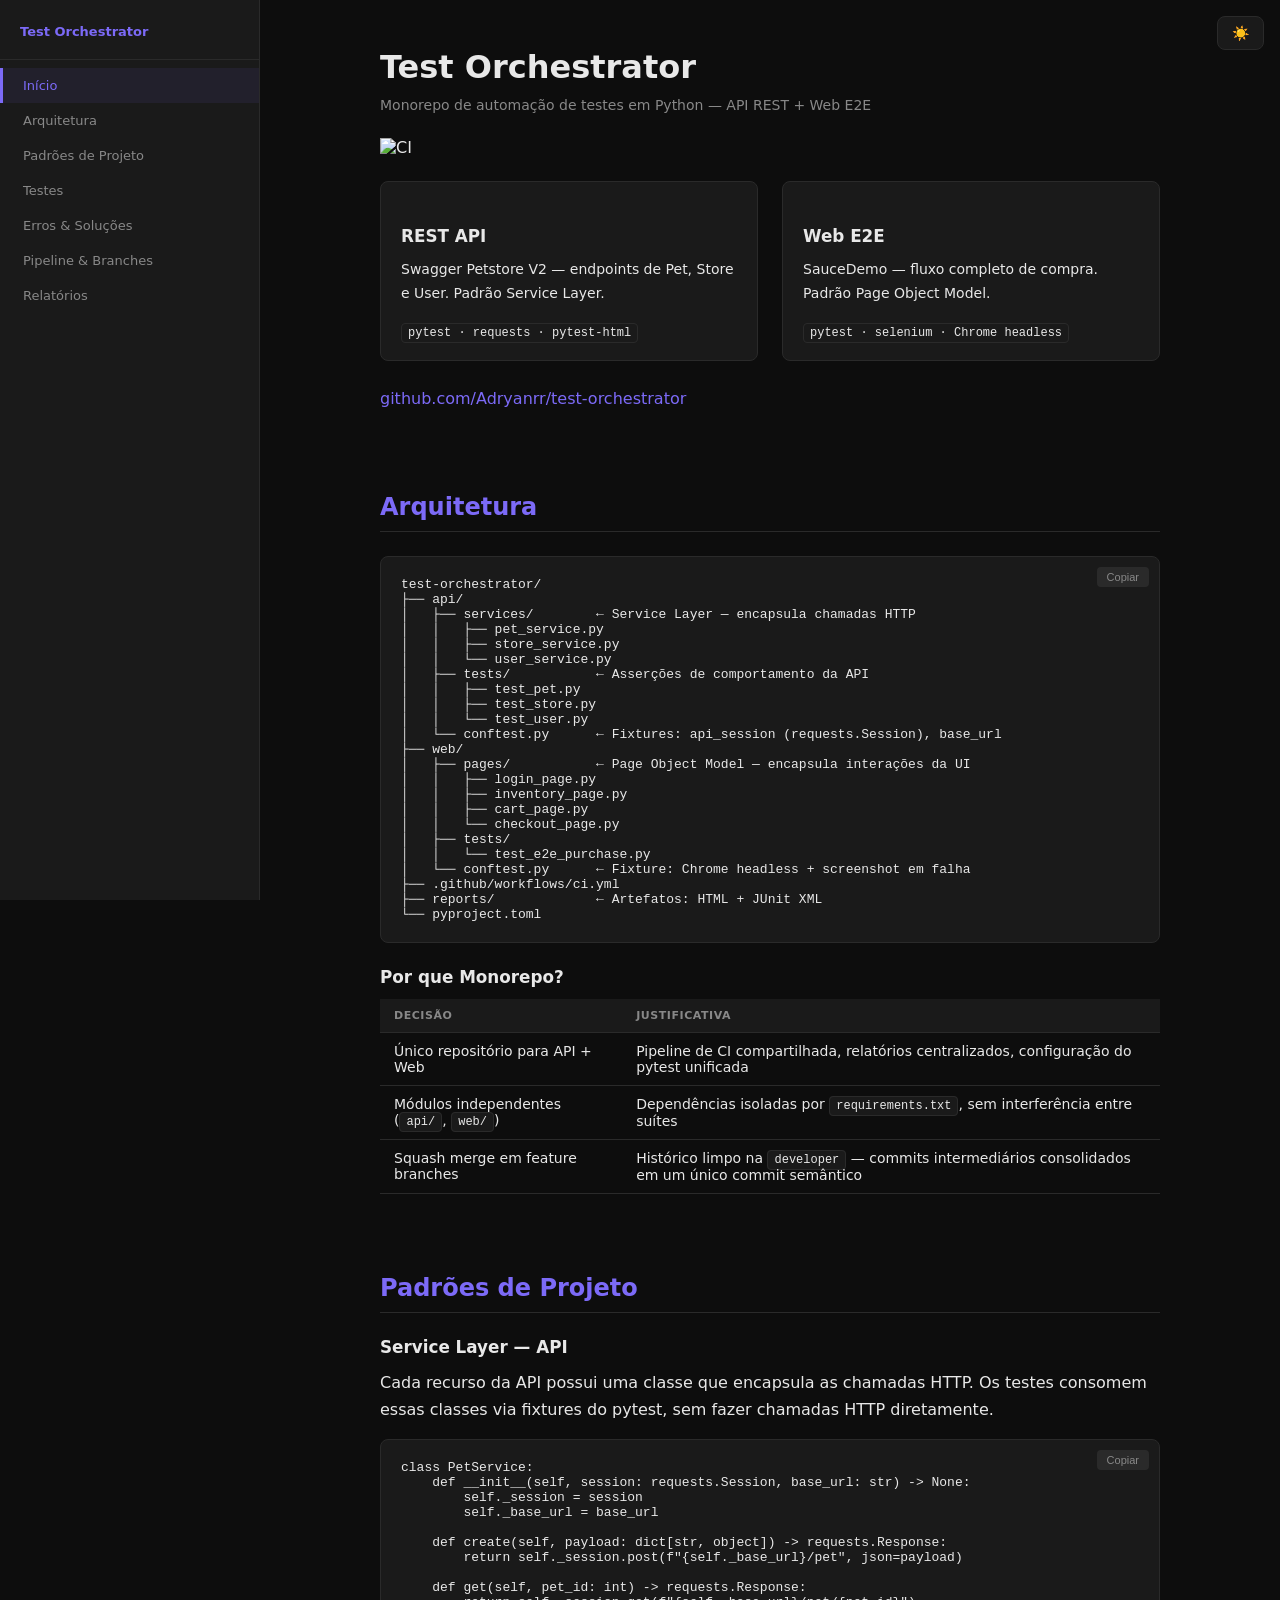
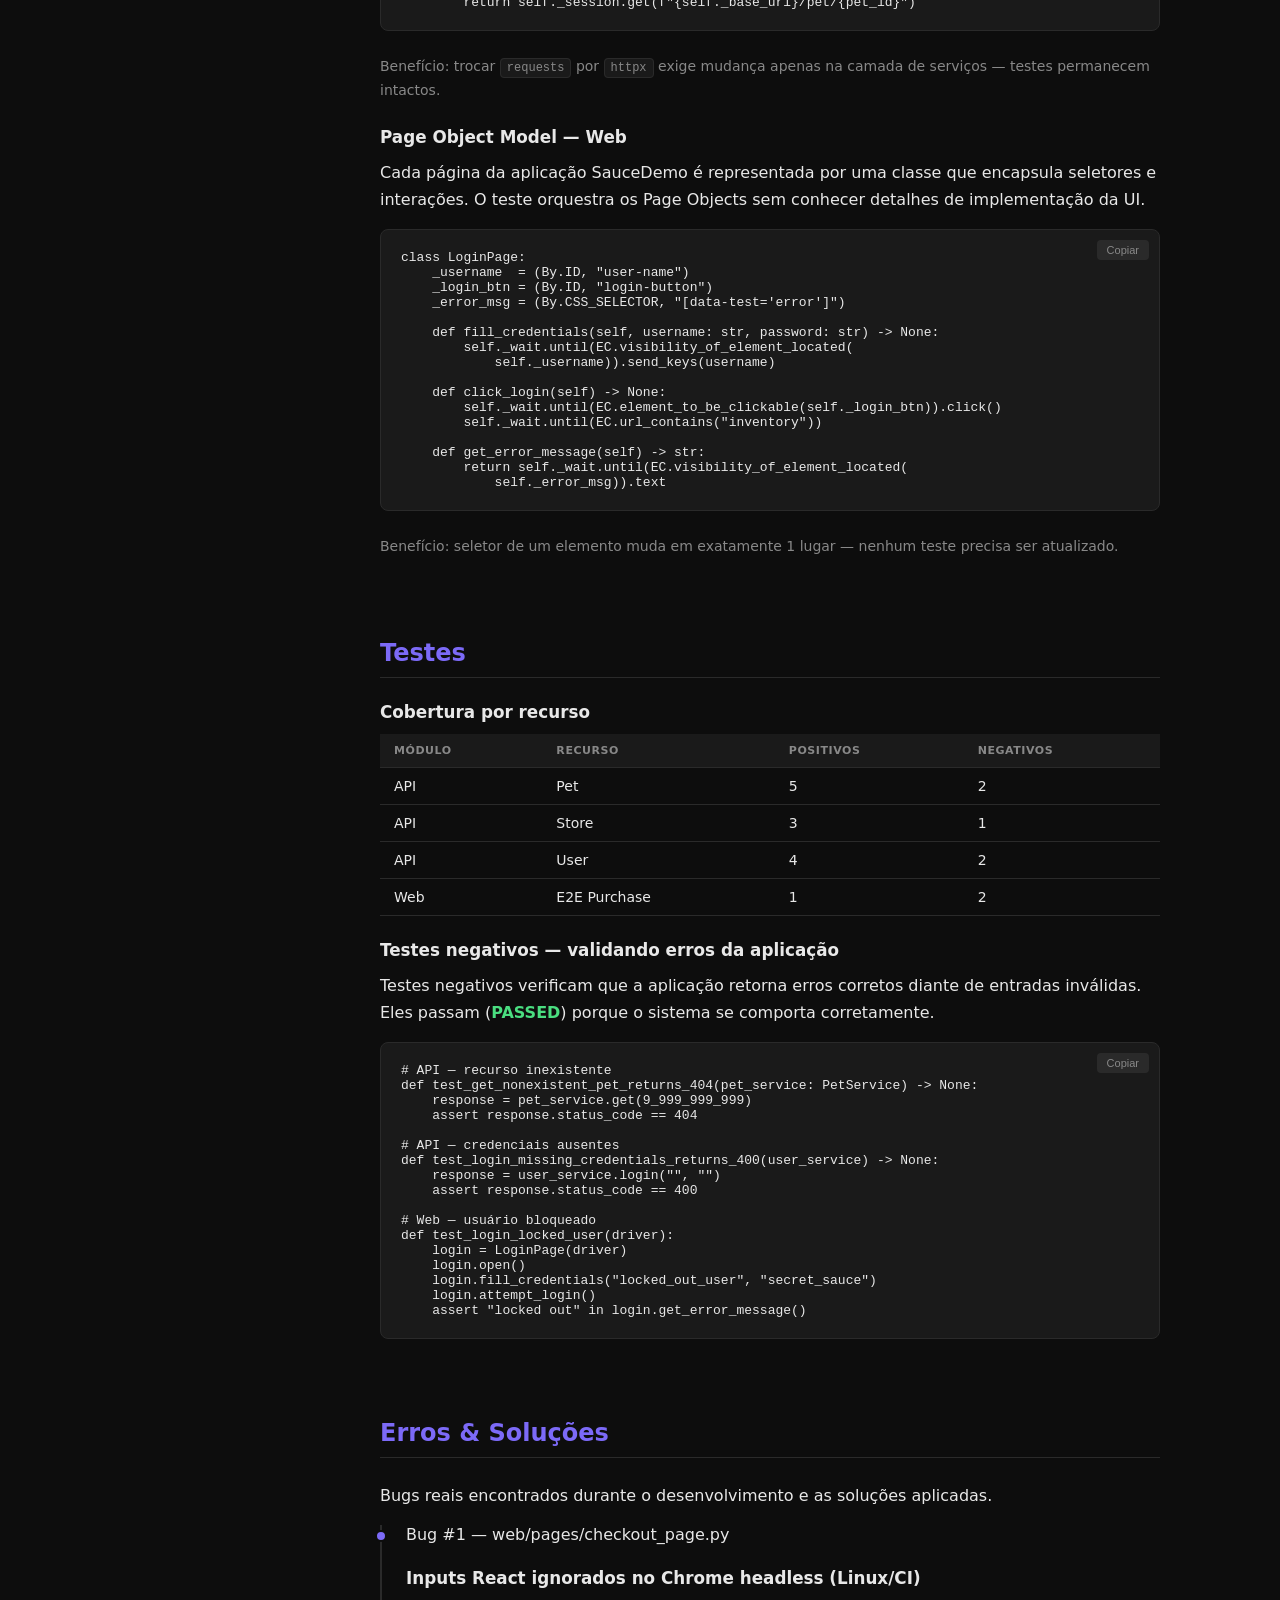
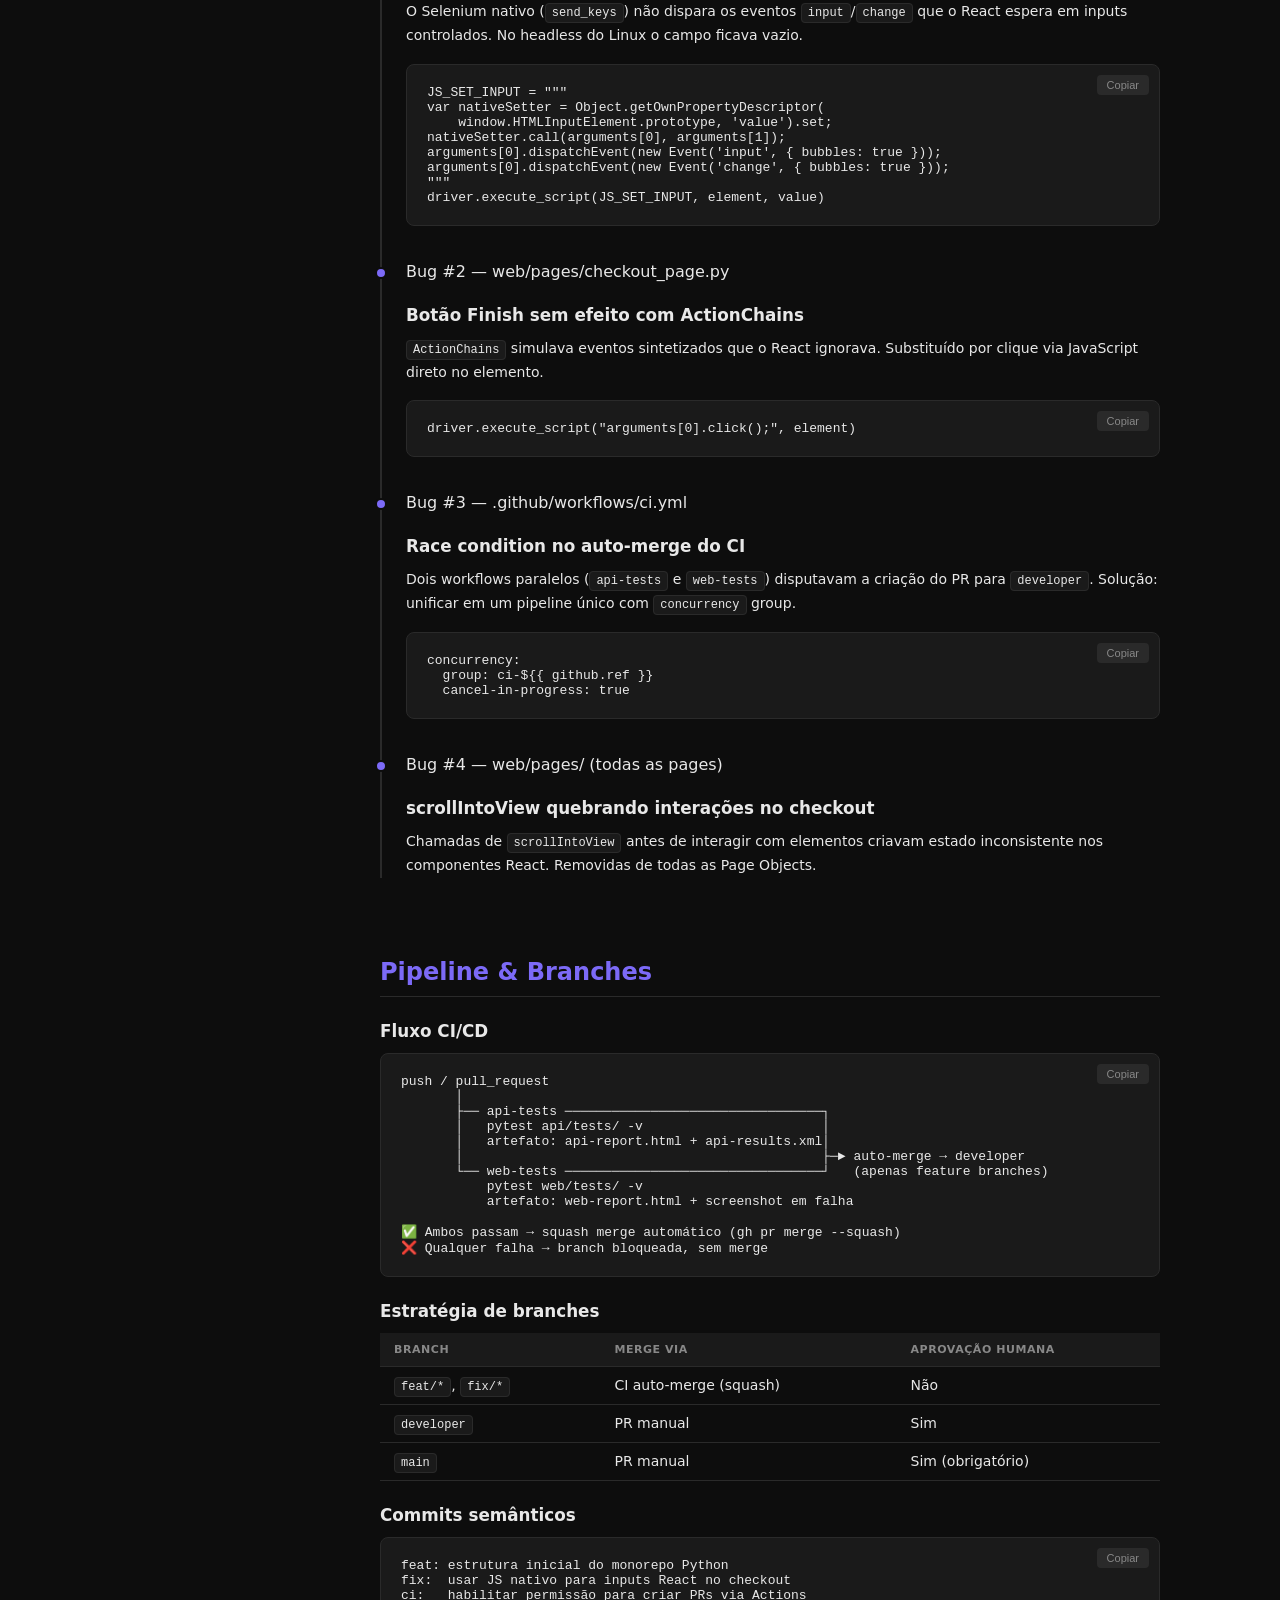
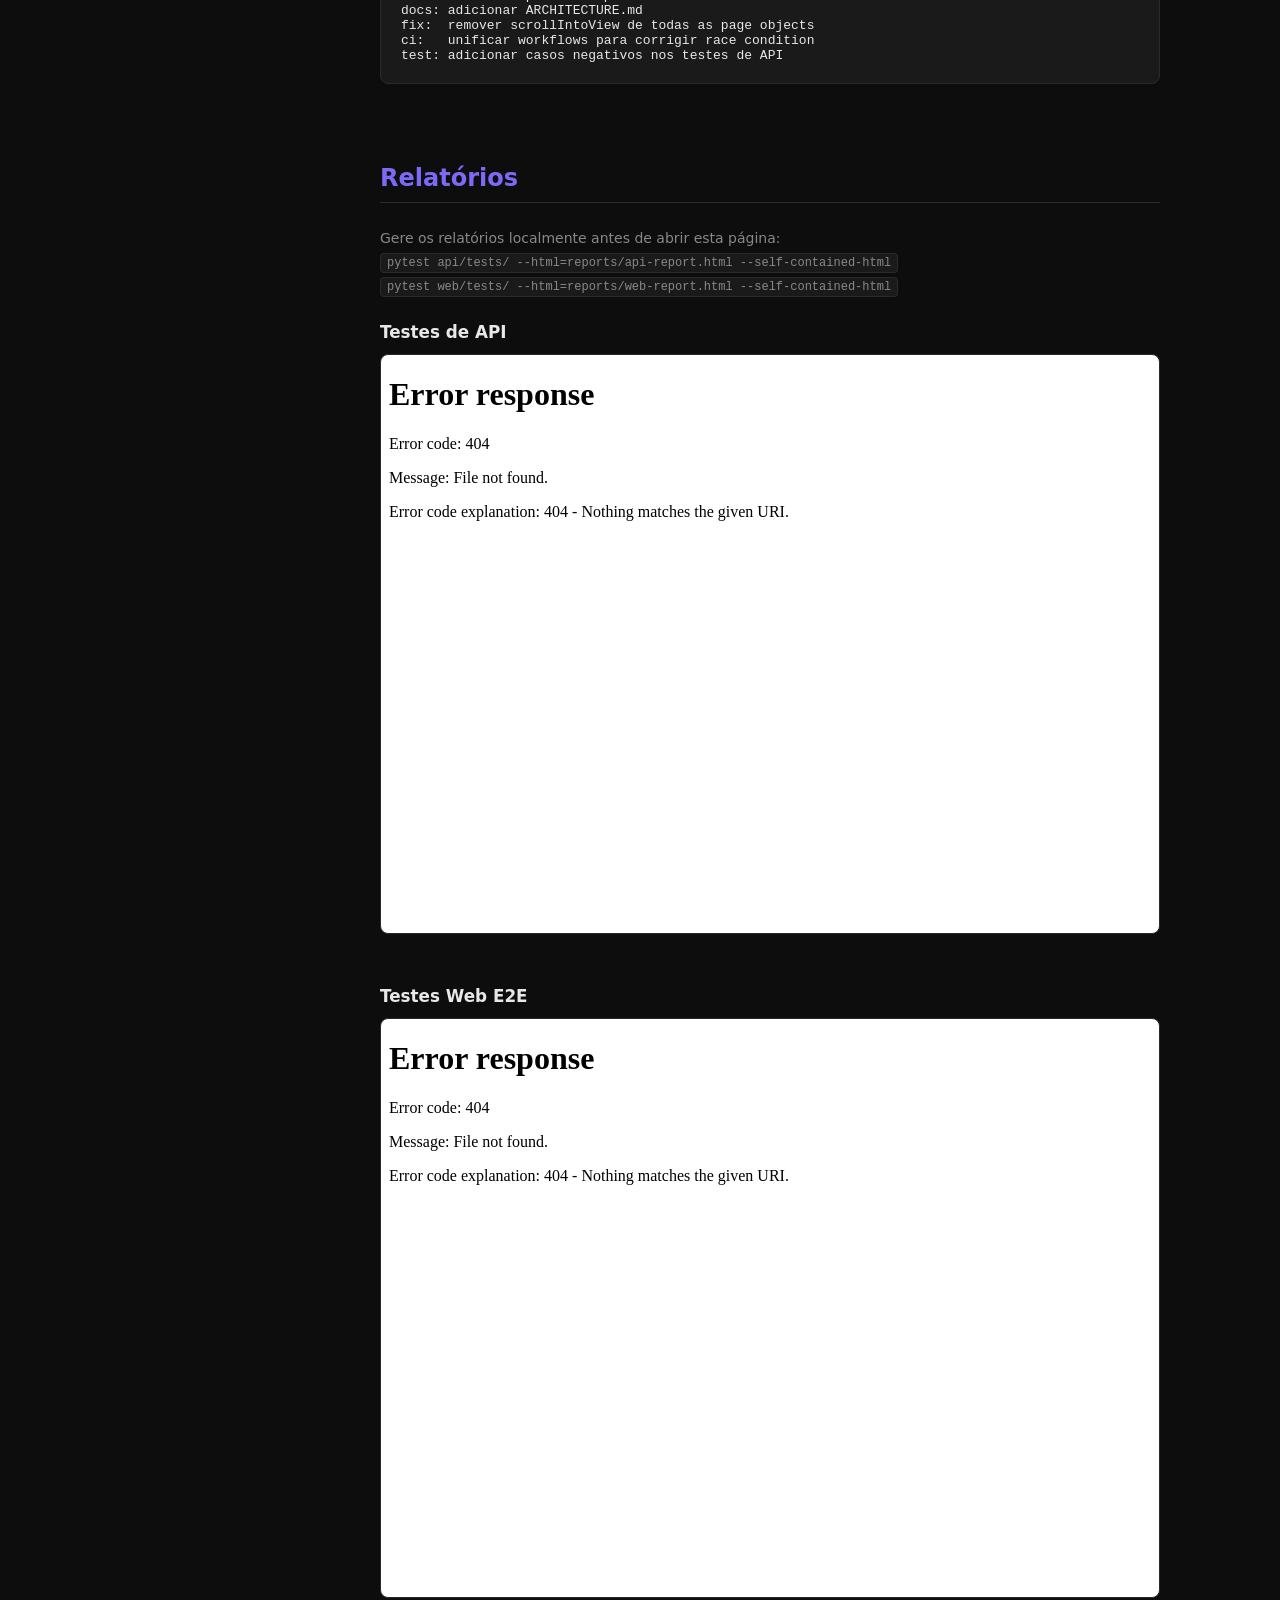
==== docs/web/index.html @ 1759fb5c "feat: adicionar site estático de documentação para apresentação do dia 14/05" ====
<!DOCTYPE html>
<html lang="pt-BR" data-theme="dark">
<head>
  <meta charset="UTF-8">
  <meta name="viewport" content="width=device-width, initial-scale=1.0">
  <title>Test Orchestrator — Documentação</title>
  <link rel="stylesheet" href="https://cdn.jsdelivr.net/npm/prismjs@1.29.0/themes/prism-tomorrow.min.css">
  <link rel="stylesheet" href="style.css">
</head>
<body>

<button id="theme-toggle">☀️</button>

<nav id="sidebar">
  <div class="sidebar-logo">Test Orchestrator</div>
  <ul>
    <li><a href="#hero">Início</a></li>
    <li><a href="#arquitetura">Arquitetura</a></li>
    <li><a href="#padroes">Padrões de Projeto</a></li>
    <li><a href="#testes">Testes</a></li>
    <li><a href="#erros">Erros &amp; Soluções</a></li>
    <li><a href="#pipeline">Pipeline &amp; Branches</a></li>
    <li><a href="#relatorios">Relatórios</a></li>
  </ul>
</nav>

<main>

  <!-- HERO -->
  <section id="hero">
    <h1>Test Orchestrator</h1>
    <p class="hero-meta">Monorepo de automação de testes em Python — API REST + Web E2E</p>
    <div class="badge-row">
      <img src="https://github.com/Adryanrr/test-orchestrator/actions/workflows/ci.yml/badge.svg" alt="CI">
    </div>
    <div class="two-col" style="margin-top:24px">
      <div class="card">
        <h3>REST API</h3>
        <p style="font-size:14px">Swagger Petstore V2 — endpoints de Pet, Store e User. Padrão Service Layer.</p>
        <code>pytest · requests · pytest-html</code>
      </div>
      <div class="card">
        <h3>Web E2E</h3>
        <p style="font-size:14px">SauceDemo — fluxo completo de compra. Padrão Page Object Model.</p>
        <code>pytest · selenium · Chrome headless</code>
      </div>
    </div>
    <p><a href="https://github.com/Adryanrr/test-orchestrator">github.com/Adryanrr/test-orchestrator</a></p>
  </section>

  <!-- ARQUITETURA -->
  <section id="arquitetura">
    <h2>Arquitetura</h2>
    <pre><code class="language-text">test-orchestrator/
├── api/
│   ├── services/        ← Service Layer — encapsula chamadas HTTP
│   │   ├── pet_service.py
│   │   ├── store_service.py
│   │   └── user_service.py
│   ├── tests/           ← Asserções de comportamento da API
│   │   ├── test_pet.py
│   │   ├── test_store.py
│   │   └── test_user.py
│   └── conftest.py      ← Fixtures: api_session (requests.Session), base_url
├── web/
│   ├── pages/           ← Page Object Model — encapsula interações da UI
│   │   ├── login_page.py
│   │   ├── inventory_page.py
│   │   ├── cart_page.py
│   │   └── checkout_page.py
│   ├── tests/
│   │   └── test_e2e_purchase.py
│   └── conftest.py      ← Fixture: Chrome headless + screenshot em falha
├── .github/workflows/ci.yml
├── reports/             ← Artefatos: HTML + JUnit XML
└── pyproject.toml</code></pre>

    <h3>Por que Monorepo?</h3>
    <table>
      <tr><th>Decisão</th><th>Justificativa</th></tr>
      <tr><td>Único repositório para API + Web</td><td>Pipeline de CI compartilhada, relatórios centralizados, configuração do pytest unificada</td></tr>
      <tr><td>Módulos independentes (<code>api/</code>, <code>web/</code>)</td><td>Dependências isoladas por <code>requirements.txt</code>, sem interferência entre suítes</td></tr>
      <tr><td>Squash merge em feature branches</td><td>Histórico limpo na <code>developer</code> — commits intermediários consolidados em um único commit semântico</td></tr>
    </table>
  </section>

  <!-- PADRÕES -->
  <section id="padroes">
    <h2>Padrões de Projeto</h2>

    <h3>Service Layer — API</h3>
    <p>Cada recurso da API possui uma classe que encapsula as chamadas HTTP. Os testes consomem essas classes via fixtures do pytest, sem fazer chamadas HTTP diretamente.</p>
    <pre><code class="language-python">class PetService:
    def __init__(self, session: requests.Session, base_url: str) -> None:
        self._session = session
        self._base_url = base_url

    def create(self, payload: dict[str, object]) -> requests.Response:
        return self._session.post(f"{self._base_url}/pet", json=payload)

    def get(self, pet_id: int) -> requests.Response:
        return self._session.get(f"{self._base_url}/pet/{pet_id}")</code></pre>
    <p style="font-size:14px;color:var(--muted)">Benefício: trocar <code>requests</code> por <code>httpx</code> exige mudança apenas na camada de serviços — testes permanecem intactos.</p>

    <h3>Page Object Model — Web</h3>
    <p>Cada página da aplicação SauceDemo é representada por uma classe que encapsula seletores e interações. O teste orquestra os Page Objects sem conhecer detalhes de implementação da UI.</p>
    <pre><code class="language-python">class LoginPage:
    _username  = (By.ID, "user-name")
    _login_btn = (By.ID, "login-button")
    _error_msg = (By.CSS_SELECTOR, "[data-test='error']")

    def fill_credentials(self, username: str, password: str) -> None:
        self._wait.until(EC.visibility_of_element_located(
            self._username)).send_keys(username)

    def click_login(self) -> None:
        self._wait.until(EC.element_to_be_clickable(self._login_btn)).click()
        self._wait.until(EC.url_contains("inventory"))

    def get_error_message(self) -> str:
        return self._wait.until(EC.visibility_of_element_located(
            self._error_msg)).text</code></pre>
    <p style="font-size:14px;color:var(--muted)">Benefício: seletor de um elemento muda em exatamente 1 lugar — nenhum teste precisa ser atualizado.</p>
  </section>

  <!-- TESTES -->
  <section id="testes">
    <h2>Testes</h2>

    <h3>Cobertura por recurso</h3>
    <table>
      <tr><th>Módulo</th><th>Recurso</th><th>Positivos</th><th>Negativos</th></tr>
      <tr><td>API</td><td>Pet</td><td>5</td><td>2</td></tr>
      <tr><td>API</td><td>Store</td><td>3</td><td>1</td></tr>
      <tr><td>API</td><td>User</td><td>4</td><td>2</td></tr>
      <tr><td>Web</td><td>E2E Purchase</td><td>1</td><td>2</td></tr>
    </table>

    <h3>Testes negativos — validando erros da aplicação</h3>
    <p>Testes negativos verificam que a aplicação retorna erros corretos diante de entradas inválidas. Eles passam (<span class="status-pass">PASSED</span>) porque o sistema se comporta corretamente.</p>
    <pre><code class="language-python"># API — recurso inexistente
def test_get_nonexistent_pet_returns_404(pet_service: PetService) -> None:
    response = pet_service.get(9_999_999_999)
    assert response.status_code == 404

# API — credenciais ausentes
def test_login_missing_credentials_returns_400(user_service) -> None:
    response = user_service.login("", "")
    assert response.status_code == 400

# Web — usuário bloqueado
def test_login_locked_user(driver):
    login = LoginPage(driver)
    login.open()
    login.fill_credentials("locked_out_user", "secret_sauce")
    login.attempt_login()
    assert "locked out" in login.get_error_message()</code></pre>
  </section>

  <!-- ERROS E SOLUÇÕES -->
  <section id="erros">
    <h2>Erros &amp; Soluções</h2>
    <p>Bugs reais encontrados durante o desenvolvimento e as soluções aplicadas.</p>

    <div class="timeline">

      <div class="timeline-item">
        <div class="tl-meta">Bug #1 — web/pages/checkout_page.py</div>
        <h3>Inputs React ignorados no Chrome headless (Linux/CI)</h3>
        <p style="font-size:14px">O Selenium nativo (<code>send_keys</code>) não dispara os eventos <code>input</code>/<code>change</code> que o React espera em inputs controlados. No headless do Linux o campo ficava vazio.</p>
        <pre><code class="language-python">JS_SET_INPUT = """
var nativeSetter = Object.getOwnPropertyDescriptor(
    window.HTMLInputElement.prototype, 'value').set;
nativeSetter.call(arguments[0], arguments[1]);
arguments[0].dispatchEvent(new Event('input', { bubbles: true }));
arguments[0].dispatchEvent(new Event('change', { bubbles: true }));
"""
driver.execute_script(JS_SET_INPUT, element, value)</code></pre>
      </div>

      <div class="timeline-item">
        <div class="tl-meta">Bug #2 — web/pages/checkout_page.py</div>
        <h3>Botão Finish sem efeito com ActionChains</h3>
        <p style="font-size:14px"><code>ActionChains</code> simulava eventos sintetizados que o React ignorava. Substituído por clique via JavaScript direto no elemento.</p>
        <pre><code class="language-python">driver.execute_script("arguments[0].click();", element)</code></pre>
      </div>

      <div class="timeline-item">
        <div class="tl-meta">Bug #3 — .github/workflows/ci.yml</div>
        <h3>Race condition no auto-merge do CI</h3>
        <p style="font-size:14px">Dois workflows paralelos (<code>api-tests</code> e <code>web-tests</code>) disputavam a criação do PR para <code>developer</code>. Solução: unificar em um pipeline único com <code>concurrency</code> group.</p>
        <pre><code class="language-yaml">concurrency:
  group: ci-${{ github.ref }}
  cancel-in-progress: true</code></pre>
      </div>

      <div class="timeline-item">
        <div class="tl-meta">Bug #4 — web/pages/ (todas as pages)</div>
        <h3>scrollIntoView quebrando interações no checkout</h3>
        <p style="font-size:14px">Chamadas de <code>scrollIntoView</code> antes de interagir com elementos criavam estado inconsistente nos componentes React. Removidas de todas as Page Objects.</p>
      </div>

    </div>
  </section>

  <!-- PIPELINE -->
  <section id="pipeline">
    <h2>Pipeline &amp; Branches</h2>

    <h3>Fluxo CI/CD</h3>
    <pre><code class="language-text">push / pull_request
       │
       ├── api-tests ─────────────────────────────────┐
       │   pytest api/tests/ -v                       │
       │   artefato: api-report.html + api-results.xml│
       │                                              ├─► auto-merge → developer
       └── web-tests ─────────────────────────────────┘   (apenas feature branches)
           pytest web/tests/ -v
           artefato: web-report.html + screenshot em falha

✅ Ambos passam → squash merge automático (gh pr merge --squash)
❌ Qualquer falha → branch bloqueada, sem merge</code></pre>

    <h3>Estratégia de branches</h3>
    <table>
      <tr><th>Branch</th><th>Merge via</th><th>Aprovação humana</th></tr>
      <tr><td><code>feat/*</code>, <code>fix/*</code></td><td>CI auto-merge (squash)</td><td>Não</td></tr>
      <tr><td><code>developer</code></td><td>PR manual</td><td>Sim</td></tr>
      <tr><td><code>main</code></td><td>PR manual</td><td>Sim (obrigatório)</td></tr>
    </table>

    <h3>Commits semânticos</h3>
    <pre><code class="language-text">feat: estrutura inicial do monorepo Python
fix:  usar JS nativo para inputs React no checkout
ci:   habilitar permissão para criar PRs via Actions
docs: adicionar ARCHITECTURE.md
fix:  remover scrollIntoView de todas as page objects
ci:   unificar workflows para corrigir race condition
test: adicionar casos negativos nos testes de API</code></pre>
  </section>

  <!-- RELATÓRIOS -->
  <section id="relatorios">
    <h2>Relatórios</h2>
    <p style="font-size:14px;color:var(--muted)">
      Gere os relatórios localmente antes de abrir esta página:<br>
      <code>pytest api/tests/ --html=reports/api-report.html --self-contained-html</code><br>
      <code>pytest web/tests/ --html=reports/web-report.html --self-contained-html</code>
    </p>

    <h3>Testes de API</h3>
    <iframe class="report" src="../../reports/api-report.html" title="API Test Report"></iframe>

    <h3>Testes Web E2E</h3>
    <iframe class="report" src="../../reports/web-report.html" title="Web Test Report"></iframe>
  </section>

</main>

<script src="https://cdn.jsdelivr.net/npm/prismjs@1.29.0/components/prism-core.min.js"></script>
<script src="https://cdn.jsdelivr.net/npm/prismjs@1.29.0/plugins/autoloader/prism-autoloader.min.js"></script>
<script src="app.js"></script>
</body>
</html>
---- docs/web/style.css ----
:root {
  --bg: #0d0d0d;
  --surface: #1a1a1a;
  --text: #e8e8e8;
  --accent: #7c6af7;
  --border: #2a2a2a;
  --muted: #888888;
  --sidebar-w: 260px;
}
[data-theme="light"] {
  --bg: #ffffff;
  --surface: #f5f5f5;
  --text: #1a1a1a;
  --accent: #5b4de0;
  --border: #e0e0e0;
  --muted: #555555;
}
*, *::before, *::after { box-sizing: border-box; margin: 0; padding: 0; }
body {
  background: var(--bg);
  color: var(--text);
  font-family: system-ui, -apple-system, sans-serif;
  display: flex;
  min-height: 100vh;
  transition: background 0.2s, color 0.2s;
}
#sidebar {
  width: var(--sidebar-w);
  min-height: 100vh;
  background: var(--surface);
  border-right: 1px solid var(--border);
  padding: 24px 0;
  position: sticky;
  top: 0;
  height: 100vh;
  overflow-y: auto;
  flex-shrink: 0;
}
.sidebar-logo {
  padding: 0 20px 20px;
  font-size: 13px;
  font-weight: 700;
  color: var(--accent);
  border-bottom: 1px solid var(--border);
  margin-bottom: 8px;
}
#sidebar ul { list-style: none; }
#sidebar ul li a {
  display: block;
  padding: 10px 20px;
  color: var(--muted);
  text-decoration: none;
  font-size: 13px;
  border-left: 3px solid transparent;
  transition: all 0.15s;
}
#sidebar ul li a:hover,
#sidebar ul li a.active {
  color: var(--accent);
  background: rgba(124,106,247,0.08);
  border-left-color: var(--accent);
}
main {
  flex: 1;
  max-width: 860px;
  margin: 0 auto;
  padding: 48px 40px;
}
section { margin-bottom: 80px; scroll-margin-top: 24px; }
h1 { font-size: 2rem; margin-bottom: 8px; }
h2 { font-size: 1.5rem; color: var(--accent); margin-bottom: 24px; padding-bottom: 10px; border-bottom: 1px solid var(--border); }
h3 { font-size: 1.05rem; margin-bottom: 12px; margin-top: 24px; }
p  { line-height: 1.7; margin-bottom: 16px; }
a  { color: var(--accent); text-decoration: none; }
a:hover { text-decoration: underline; }
table { width: 100%; border-collapse: collapse; font-size: 14px; margin-bottom: 24px; }
th { background: var(--surface); padding: 10px 14px; text-align: left; font-size: 11px; text-transform: uppercase; letter-spacing: .05em; color: var(--muted); border-bottom: 1px solid var(--border); }
td { padding: 10px 14px; border-bottom: 1px solid var(--border); }
pre {
  position: relative;
  background: var(--surface);
  border: 1px solid var(--border);
  border-radius: 8px;
  padding: 20px;
  overflow-x: auto;
  margin-bottom: 24px;
}
code { font-family: 'JetBrains Mono', 'Fira Code', 'Courier New', monospace; font-size: 13px; }
:not(pre) > code { background: var(--surface); border: 1px solid var(--border); border-radius: 4px; padding: 2px 6px; font-size: 12px; }
.copy-btn {
  position: absolute; top: 10px; right: 10px;
  background: var(--border); border: none; border-radius: 4px;
  padding: 4px 10px; font-size: 11px; color: var(--muted);
  cursor: pointer; transition: background 0.15s;
}
.copy-btn:hover { background: var(--accent); color: white; }
#theme-toggle {
  position: fixed; top: 16px; right: 16px;
  background: var(--surface); border: 1px solid var(--border);
  border-radius: 8px; padding: 8px 14px; cursor: pointer;
  font-size: 14px; z-index: 100; color: var(--text);
}
.hero-meta { color: var(--muted); font-size: 14px; margin-bottom: 20px; }
.badge-row { margin: 16px 0; }
.two-col { display: grid; grid-template-columns: 1fr 1fr; gap: 24px; margin-bottom: 24px; }
.card { background: var(--surface); border: 1px solid var(--border); border-radius: 8px; padding: 20px; }
.status-pass { color: #4ade80; font-weight: 600; }
.status-fail { color: #f87171; font-weight: 600; }
.timeline { border-left: 2px solid var(--border); padding-left: 24px; }
.timeline-item { position: relative; margin-bottom: 36px; }
.timeline-item::before {
  content: ''; position: absolute; left: -31px; top: 5px;
  width: 12px; height: 12px; border-radius: 50%;
  background: var(--accent); border: 2px solid var(--bg);
}
iframe.report { width: 100%; height: 580px; border: 1px solid var(--border); border-radius: 8px; background: white; margin-bottom: 24px; }
@media (max-width: 768px) {
  body { flex-direction: column; }
  #sidebar { width: 100%; height: auto; position: relative; min-height: unset; }
  main { padding: 24px 16px; }
  .two-col { grid-template-columns: 1fr; }
}
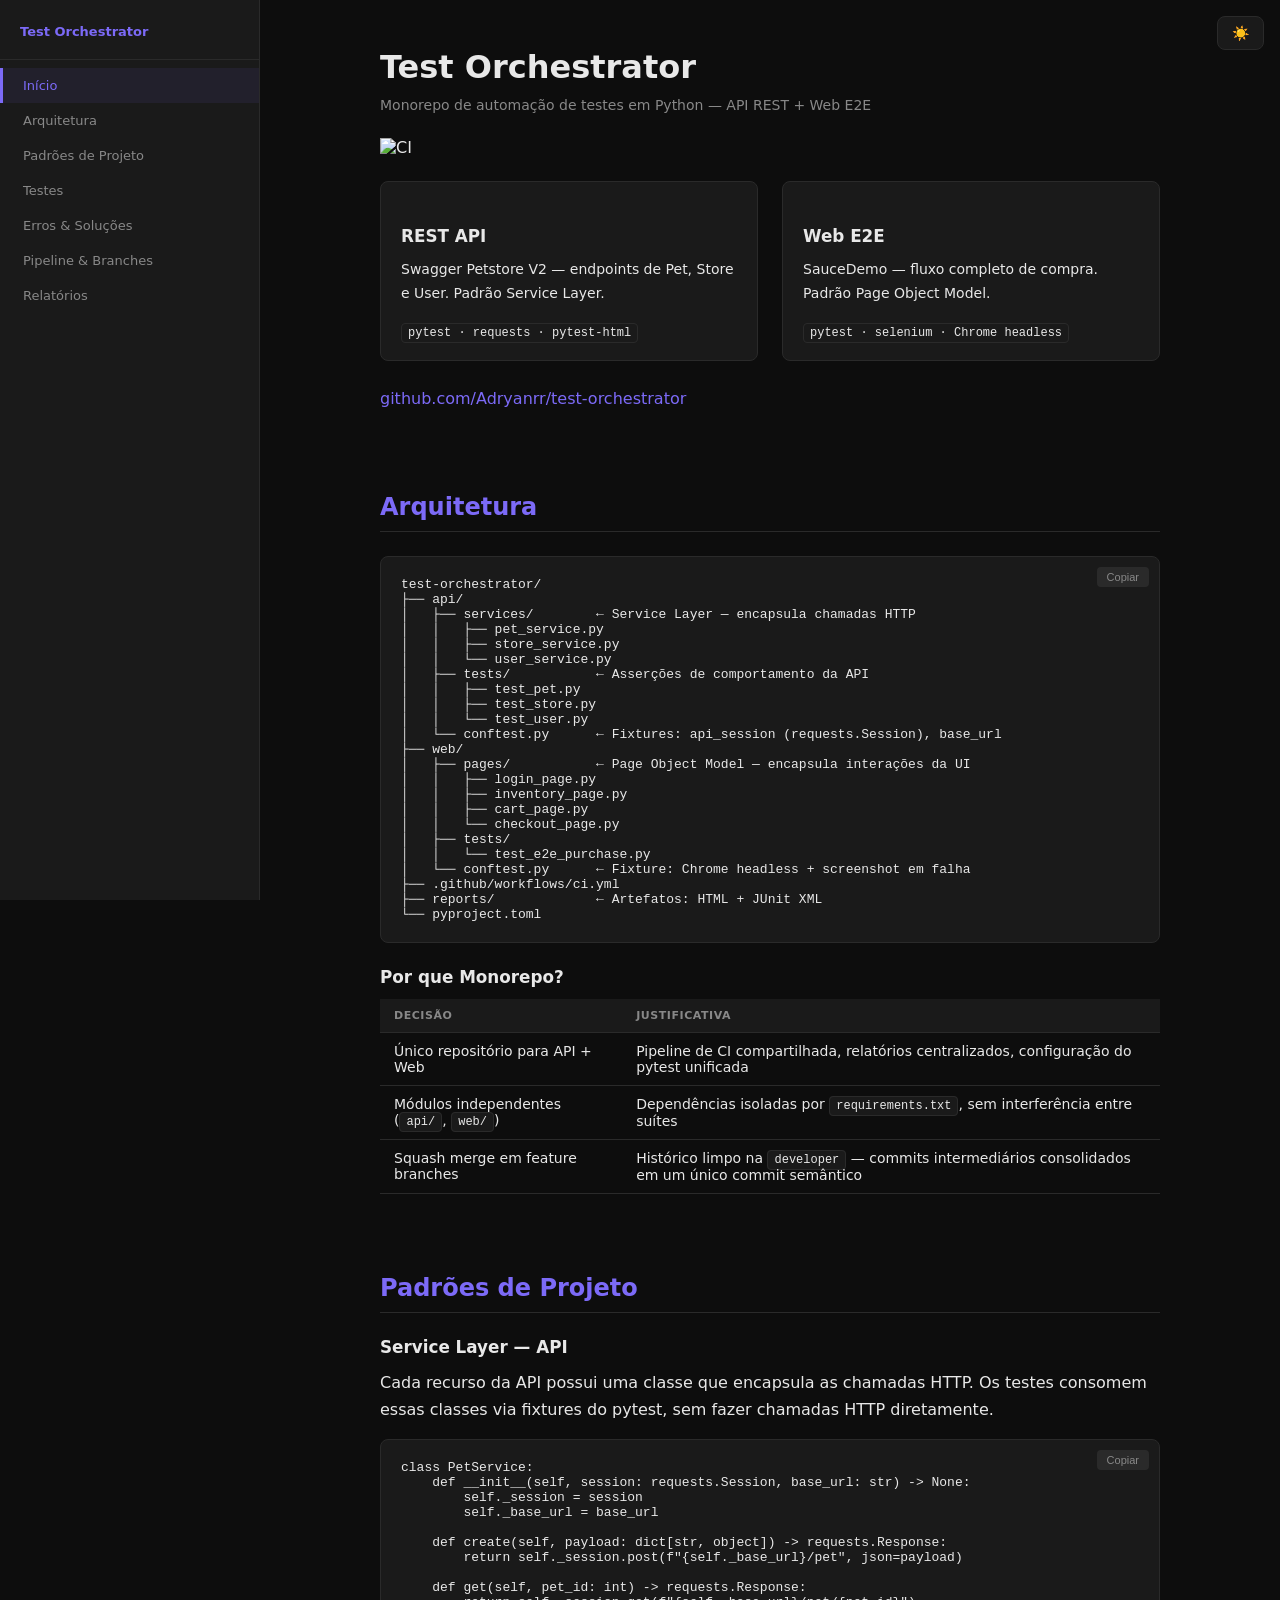
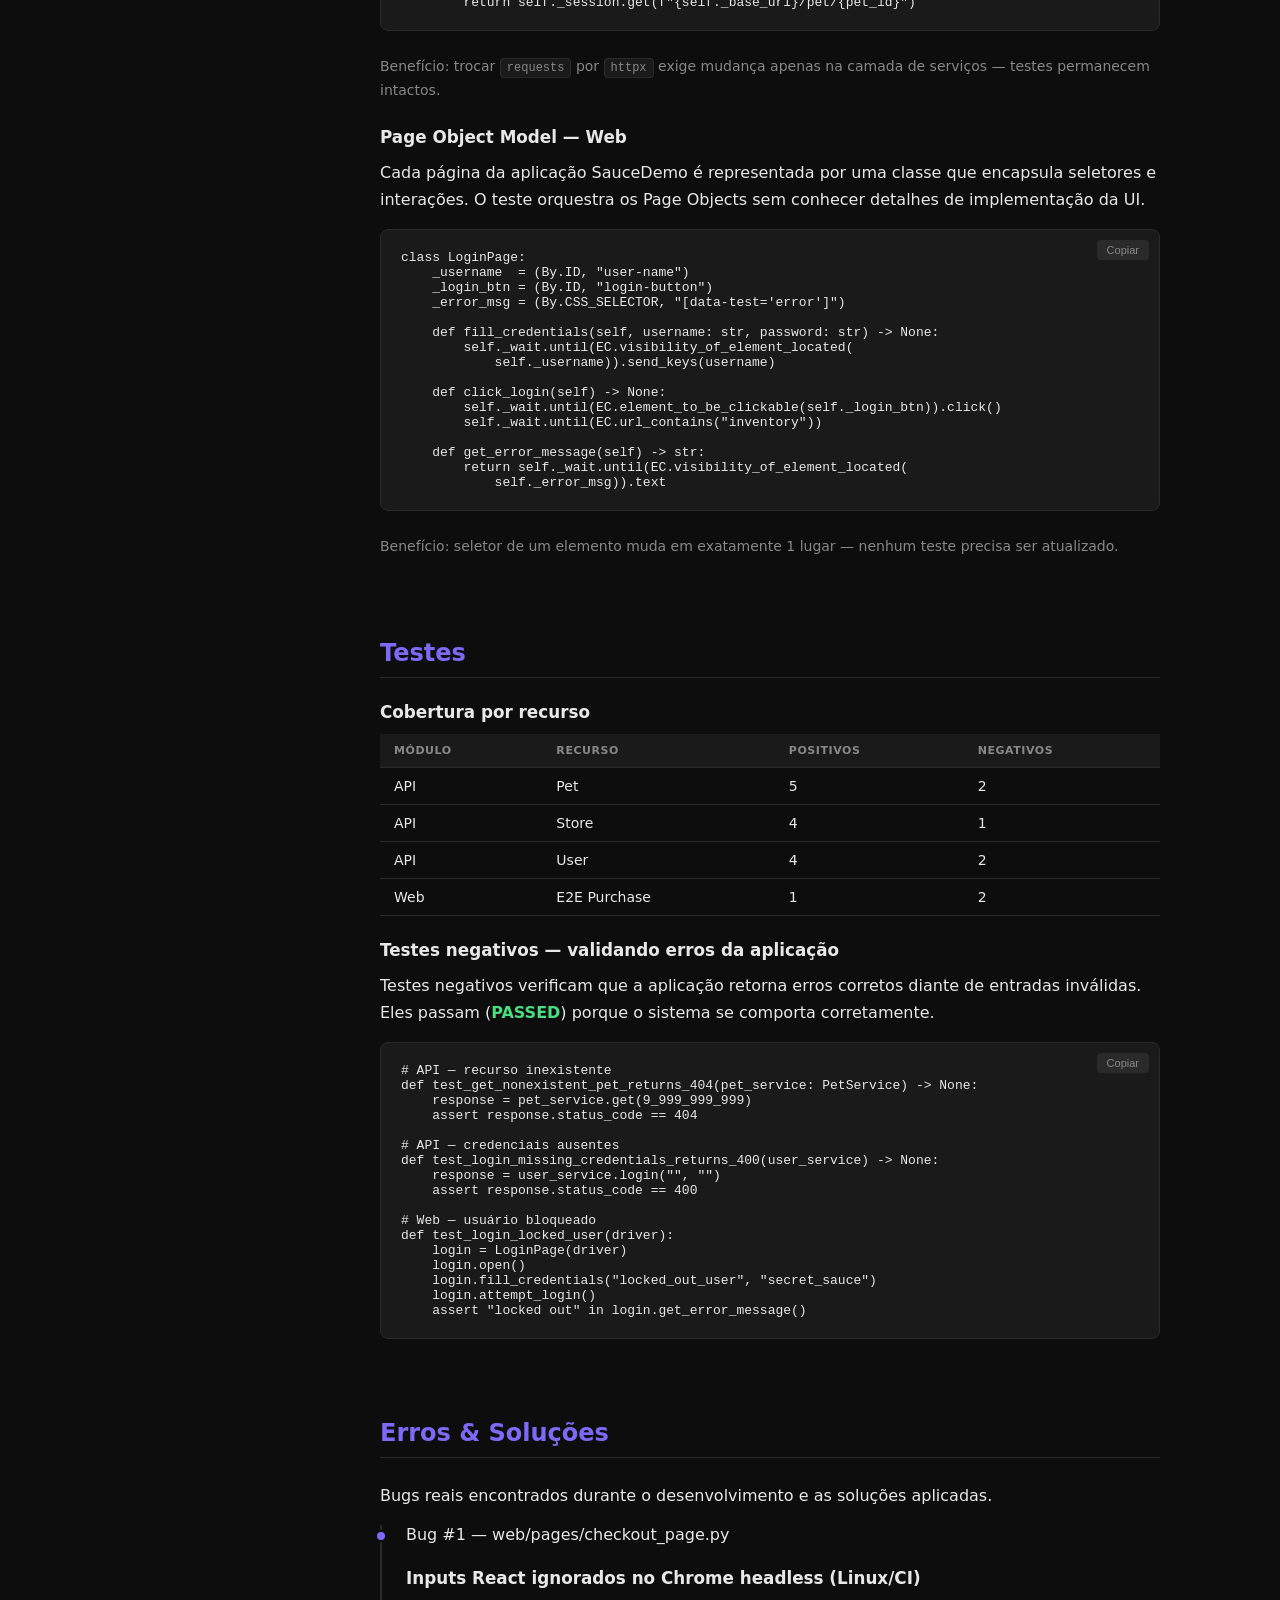
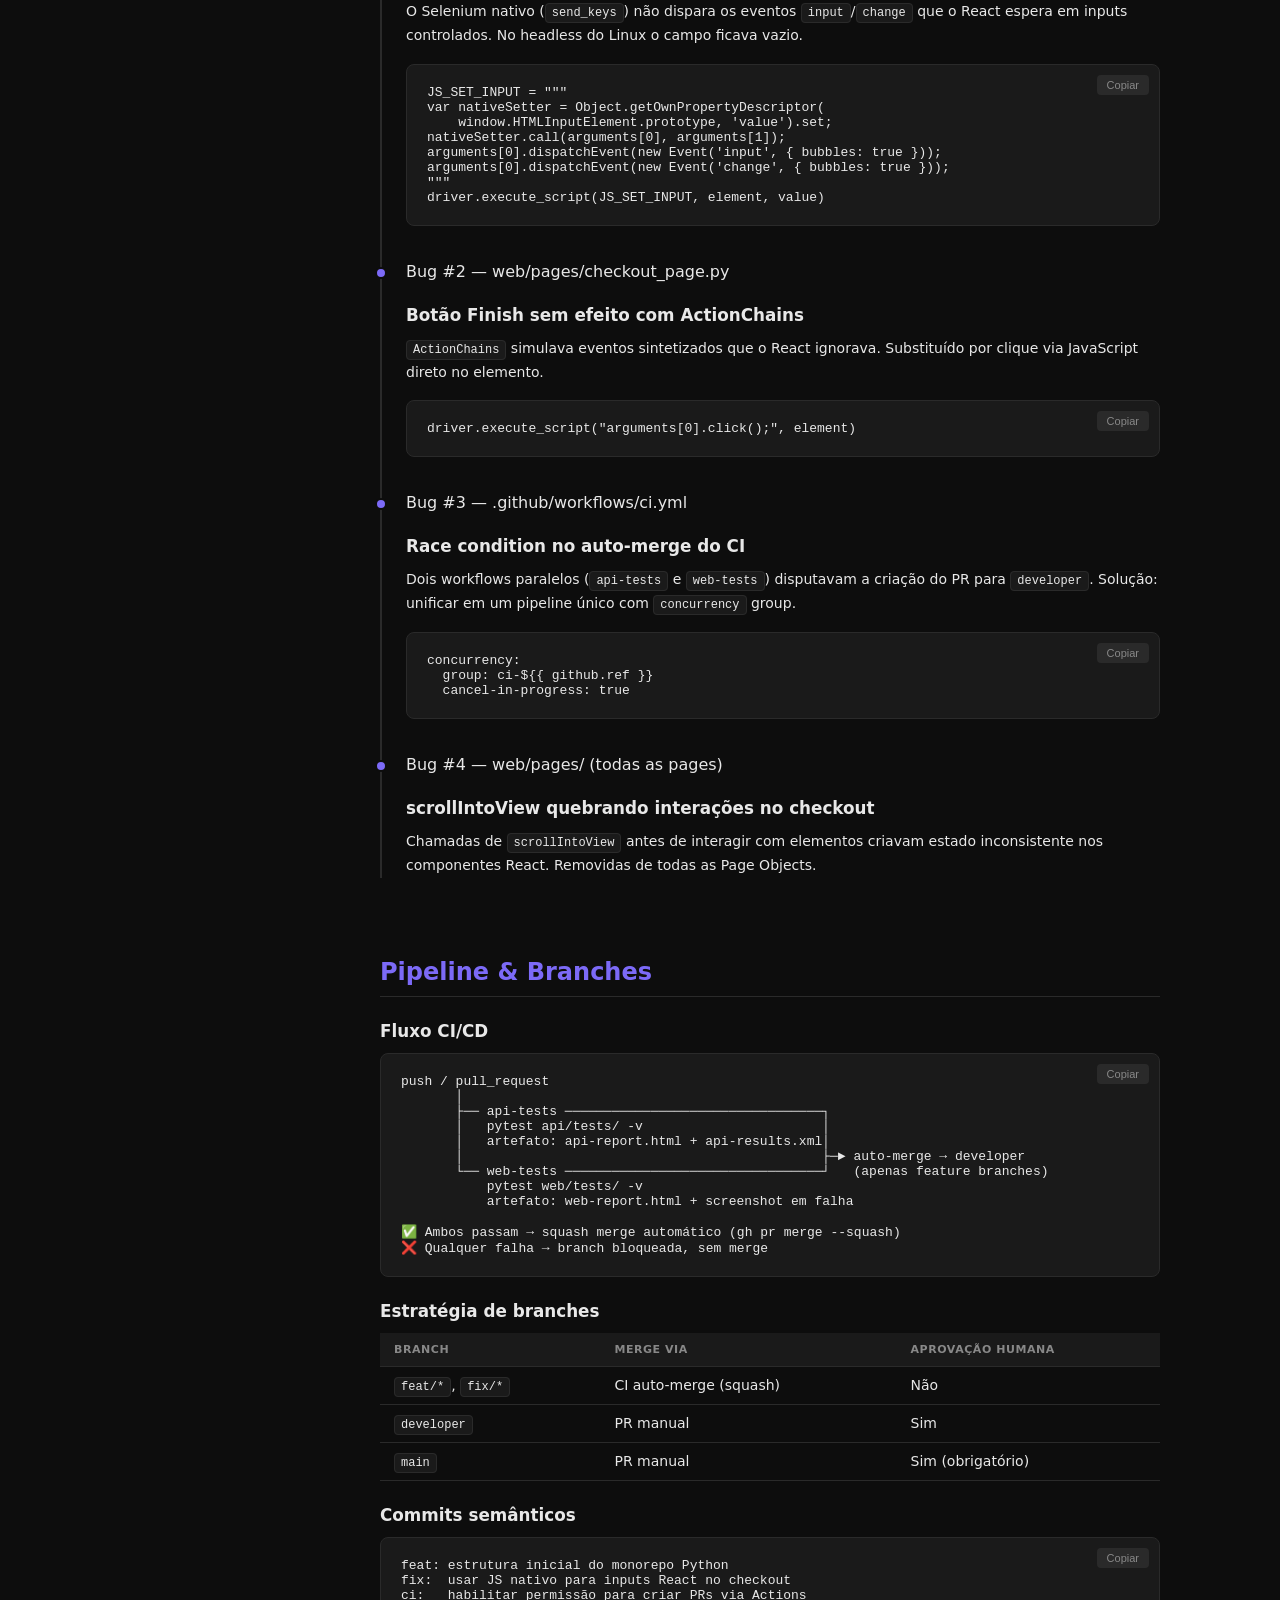
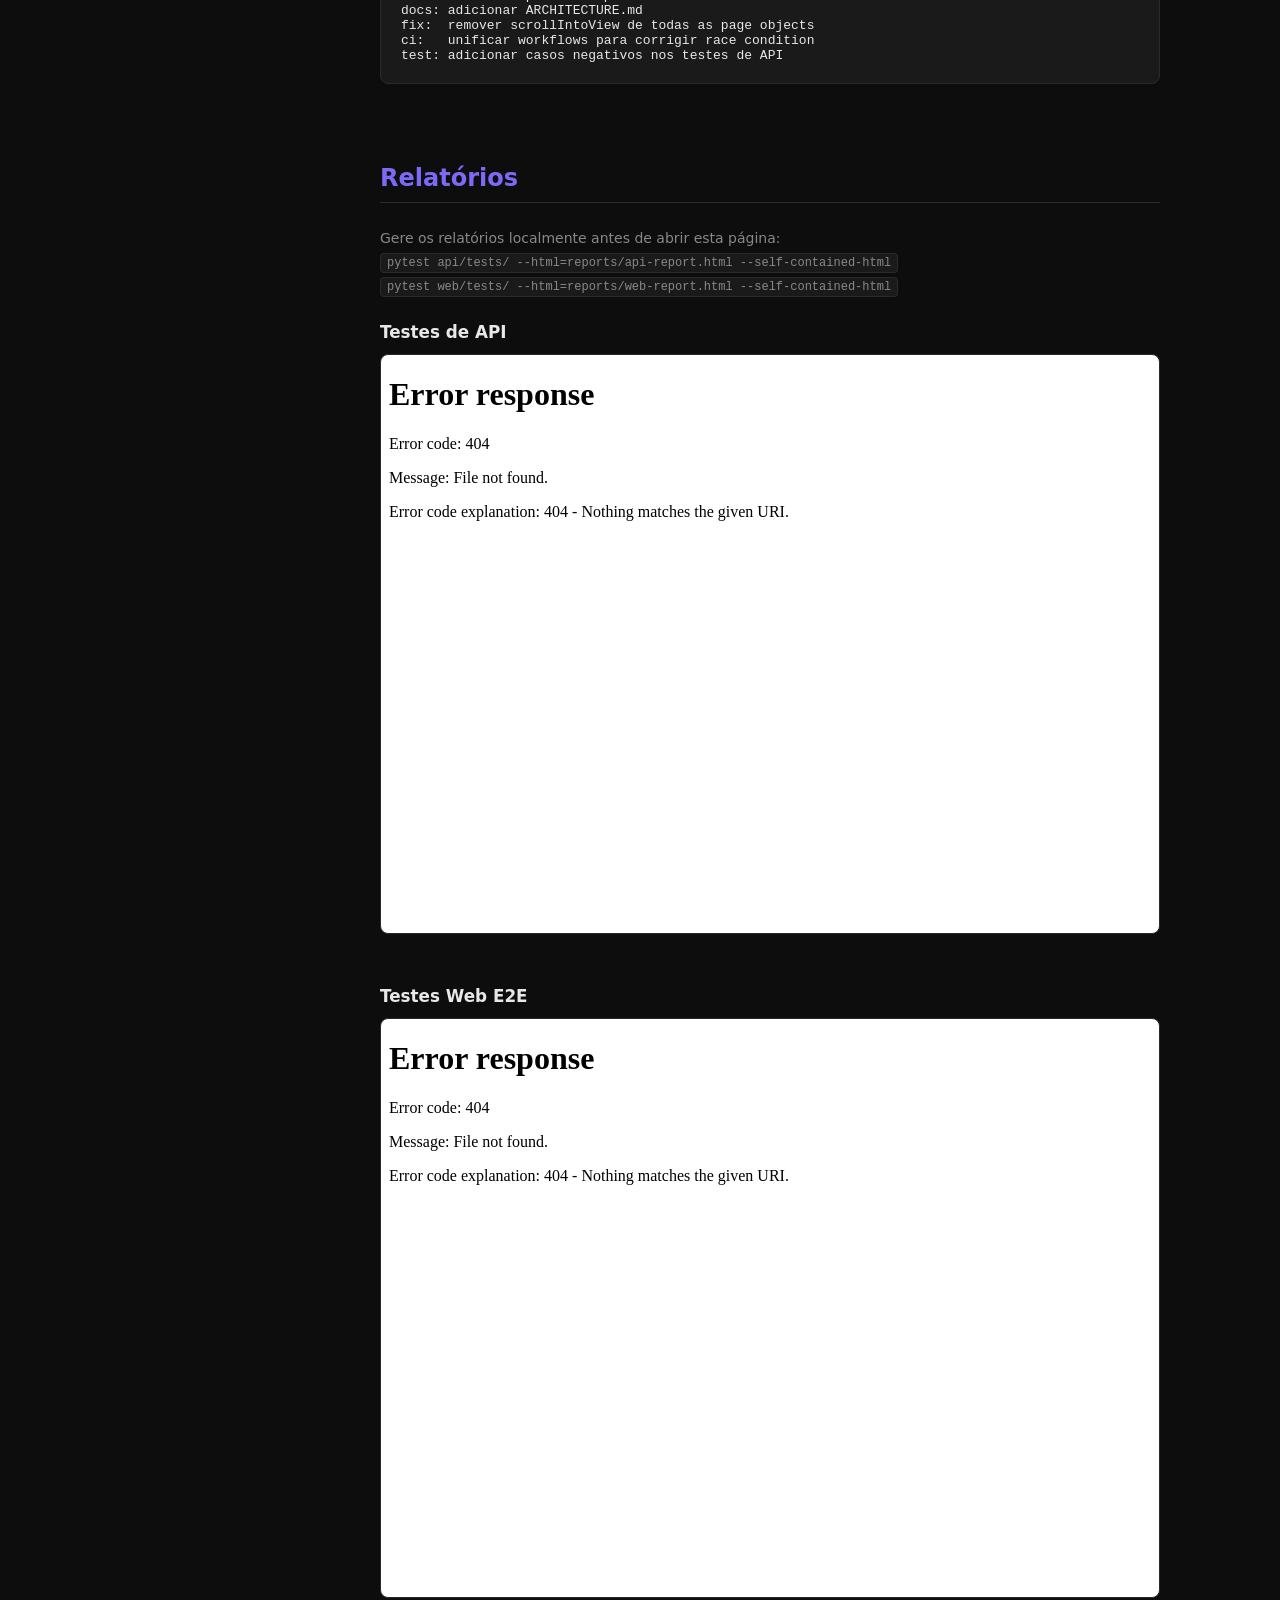
==== commit 7a28c3ce: "fix: corrigir contagem de testes no site, demo slide e anotações de tipo" ====
--- a/docs/web/index.html
+++ b/docs/web/index.html
@@ -9,9 +9,9 @@
 </head>
 <body>
 
-<button id="theme-toggle">☀️</button>
-
-<nav id="sidebar">
+<button id="theme-toggle" aria-label="Alternar para tema claro">☀️</button>
+
+<nav id="sidebar" aria-label="Navegação principal">
   <div class="sidebar-logo">Test Orchestrator</div>
   <ul>
     <li><a href="#hero">Início</a></li>
@@ -131,7 +131,7 @@
     <table>
       <tr><th>Módulo</th><th>Recurso</th><th>Positivos</th><th>Negativos</th></tr>
       <tr><td>API</td><td>Pet</td><td>5</td><td>2</td></tr>
-      <tr><td>API</td><td>Store</td><td>3</td><td>1</td></tr>
+      <tr><td>API</td><td>Store</td><td>4</td><td>1</td></tr>
       <tr><td>API</td><td>User</td><td>4</td><td>2</td></tr>
       <tr><td>Web</td><td>E2E Purchase</td><td>1</td><td>2</td></tr>
     </table>
@@ -249,10 +249,10 @@
     </p>
 
     <h3>Testes de API</h3>
-    <iframe class="report" src="../../reports/api-report.html" title="API Test Report"></iframe>
+    <iframe class="report" src="../../reports/api-report.html" title="API Test Report" sandbox="allow-same-origin allow-scripts"></iframe>
 
     <h3>Testes Web E2E</h3>
-    <iframe class="report" src="../../reports/web-report.html" title="Web Test Report"></iframe>
+    <iframe class="report" src="../../reports/web-report.html" title="Web Test Report" sandbox="allow-same-origin allow-scripts"></iframe>
   </section>
 
 </main>
